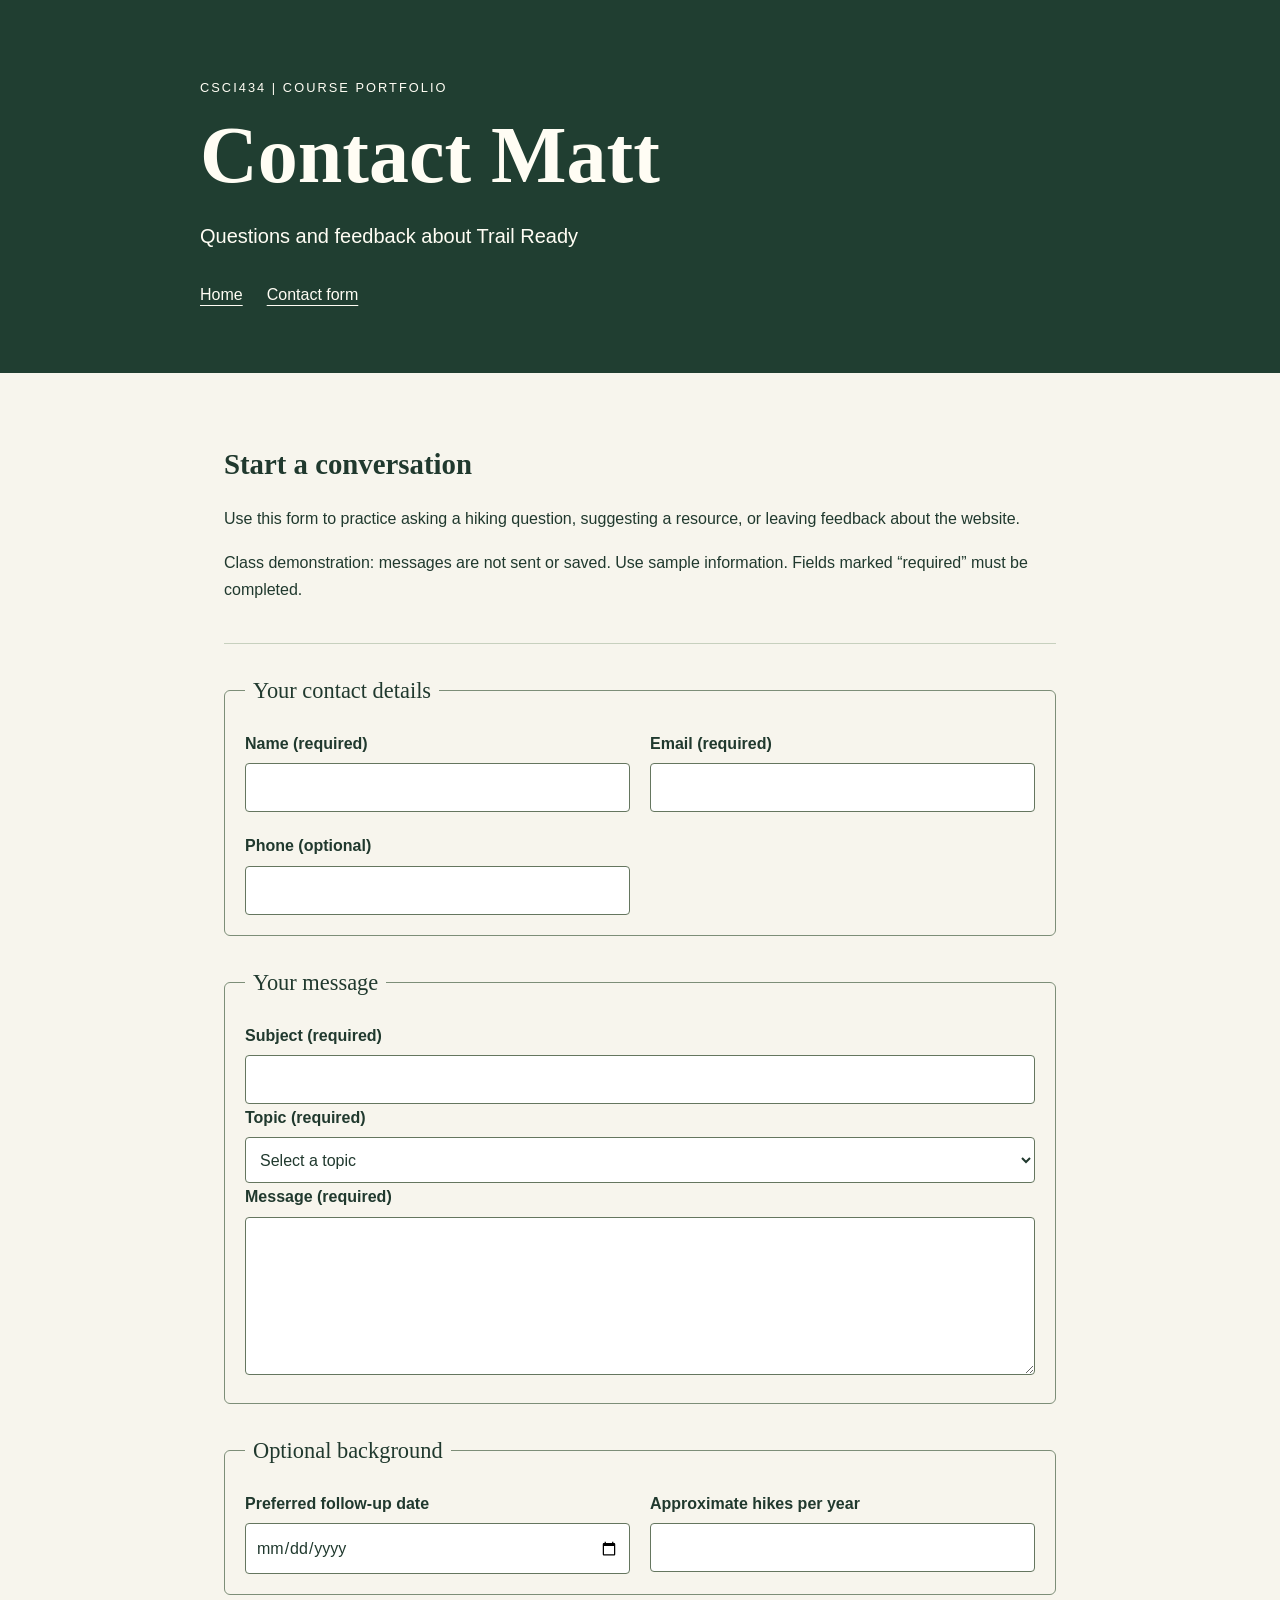
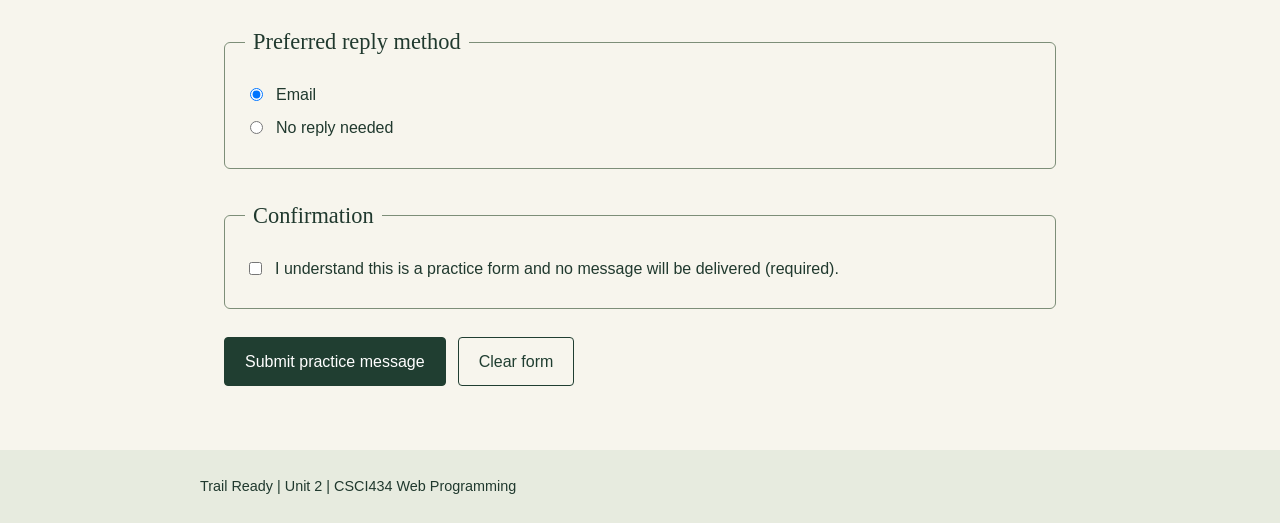
==== contact.html @ 9643f487 "Add files via upload" ====
<!DOCTYPE html>
<html lang="en">
<head>
  <meta charset="UTF-8">
  <meta name="viewport" content="width=device-width, initial-scale=1.0">
  <meta name="description" content="Contact Matt with questions or feedback about Trail Ready.">
  <title>Contact Matt | Trail Ready</title>
  <link rel="stylesheet" href="styles.css">
</head>
<body>
  <header>
    <div class="container">
      <p class="label">CSCI434 | Course Portfolio</p>
      <h1>Contact Matt</h1>
      <p class="subtitle">Questions and feedback about Trail Ready</p>
      <nav aria-label="Main navigation"><a href="index.html">Home</a><a href="#contact-form">Contact form</a></nav>
    </div>
  </header>
  <main class="container">
    <section aria-labelledby="contact-introduction">
      <h2 id="contact-introduction">Start a conversation</h2>
      <p>Use this form to practice asking a hiking question, suggesting a resource, or leaving feedback about the website.</p>
      <p id="demo-notice">Class demonstration: messages are not sent or saved. Use sample information. Fields marked “required” must be completed.</p>
    </section>
    <form id="contact-form" aria-describedby="demo-notice">
      <fieldset>
        <legend>Your contact details</legend>
        <div class="form-grid">
          <div><label for="contact-name">Name (required)</label><input id="contact-name" name="name" type="text" autocomplete="name" maxlength="100" required></div>
          <div><label for="contact-email">Email (required)</label><input id="contact-email" name="email" type="email" autocomplete="email" required></div>
          <div><label for="contact-phone">Phone (optional)</label><input id="contact-phone" name="phone" type="tel" autocomplete="tel"></div>
        </div>
      </fieldset>
      <fieldset>
        <legend>Your message</legend>
        <label for="contact-subject">Subject (required)</label>
        <input id="contact-subject" name="subject" type="text" maxlength="150" required>
        <label for="contact-topic">Topic (required)</label>
        <select id="contact-topic" name="topic" required><option value="">Select a topic</option><option value="hiking">Hiking question</option><option value="resource">Resource suggestion</option><option value="feedback">Website feedback</option><option value="other">Other</option></select>
        <label for="contact-message">Message (required)</label>
        <textarea id="contact-message" name="message" rows="5" maxlength="2000" required></textarea>
      </fieldset>
      <fieldset>
        <legend>Optional background</legend>
        <div class="form-grid">
          <div><label for="contact-date">Preferred follow-up date</label><input id="contact-date" name="followUpDate" type="date"></div>
          <div><label for="contact-hikes">Approximate hikes per year</label><input id="contact-hikes" name="hikesPerYear" type="number" min="0" max="366" step="1"></div>
        </div>
      </fieldset>
      <fieldset>
        <legend>Preferred reply method</legend>
        <label class="choice" for="reply-email"><input id="reply-email" name="replyMethod" type="radio" value="email" checked> Email</label>
        <label class="choice" for="reply-none"><input id="reply-none" name="replyMethod" type="radio" value="none"> No reply needed</label>
      </fieldset>
      <fieldset>
        <legend>Confirmation</legend>
        <label class="choice" for="contact-confirm"><input id="contact-confirm" name="confirmation" type="checkbox" required> I understand this is a practice form and no message will be delivered (required).</label>
      </fieldset>
      <div class="form-actions"><button id="contact-submit" type="submit" disabled>Submit practice message</button><button type="reset" class="secondary">Clear form</button></div>
      <noscript><p>Enable JavaScript to check the practice form. Sending messages is unavailable in this demonstration.</p></noscript>
      <p id="contact-status" role="status" aria-live="polite"></p>
    </form>
  </main>
  <footer><div class="container">Trail Ready | Unit 2 | CSCI434 Web Programming</div></footer>
  <script>
    const contactForm = document.querySelector('#contact-form');
    const contactStatus = document.querySelector('#contact-status');
    contactForm.addEventListener('submit', function (event) {
      event.preventDefault();
      contactStatus.textContent = 'Your practice form is complete. No message was sent or saved.';
    });
    contactForm.addEventListener('reset', function () { contactStatus.textContent = ''; });
    contactForm.addEventListener('input', function () { contactStatus.textContent = ''; });
    contactForm.addEventListener('change', function () { contactStatus.textContent = ''; });
    document.querySelector('#contact-submit').disabled = false;
  </script>
</body>
</html>
---- styles.css ----
* { box-sizing: border-box; }
body { margin: 0; color: #20392e; background: #f7f5ed; font-family: Arial, sans-serif; line-height: 1.7; }
header { padding: 64px 24px; background: #203e31; color: #fffdf4; }
.container { max-width: 880px; margin: auto; }
.label { font-size: .8rem; letter-spacing: .16em; text-transform: uppercase; }
h1 { margin: 12px 0; font-family: Georgia, serif; font-size: clamp(3rem, 9vw, 5rem); line-height: 1.1; }
.subtitle { font-size: 1.25rem; }
nav { margin-top: 28px; display: flex; flex-wrap: wrap; gap: 12px 24px; }
nav a { color: #fffdf4; text-underline-offset: 5px; }
main { padding: 20px 24px 48px; }
section { padding: 24px 0; border-bottom: 1px solid #c7d0be; scroll-margin-top: 20px; }
h2 { font-family: Georgia, serif; font-size: 1.8rem; margin-bottom: 12px; }
li { margin-bottom: 10px; }
footer { padding: 24px; background: #e7ebdf; font-size: .9rem; }
a:focus-visible, button:focus-visible, input:focus-visible, select:focus-visible, textarea:focus-visible { outline: 3px solid #b78029; outline-offset: 4px; }
main a { color: #27553d; text-underline-offset: 3px; }
fieldset { margin: 28px 0; padding: 20px; border: 1px solid #7d8e78; border-radius: 6px; min-width: 0; }
legend { padding: 0 8px; font-family: Georgia, serif; font-size: 1.4rem; }
.form-grid { display: grid; grid-template-columns: repeat(2, minmax(0, 1fr)); gap: 20px; }
label { display: block; margin-bottom: 6px; font-weight: bold; }
input, select, textarea { width: 100%; min-height: 46px; padding: 10px; border: 1px solid #65765f; border-radius: 4px; background: #fff; color: #20392e; font: inherit; }
textarea { resize: vertical; }
.choice { display: flex; align-items: flex-start; gap: 10px; font-weight: normal; }
.choice input { width: auto; min-height: 0; flex: 0 0 auto; margin-top: 7px; }
button:disabled { opacity: .6; cursor: not-allowed; }
button { min-height: 46px; padding: 10px 20px; background: #203e31; color: white; border: 1px solid #203e31; border-radius: 4px; font: inherit; cursor: pointer; }
.secondary { background: transparent; color: #203e31; }
.form-actions { display: flex; flex-wrap: wrap; gap: 12px; }
#form-status, #rental-total { font-weight: bold; }
.photo-grid { display: grid; grid-template-columns: repeat(2, minmax(0, 1fr)); gap: 24px; }
figure { margin: 0; }
figure img { display: block; width: 100%; height: auto; border-radius: 6px; }
figcaption { font-size: .9rem; margin-top: 10px; }
@media (max-width: 600px) { .form-grid, .photo-grid { grid-template-columns: 1fr; } header { padding: 40px 24px; } }
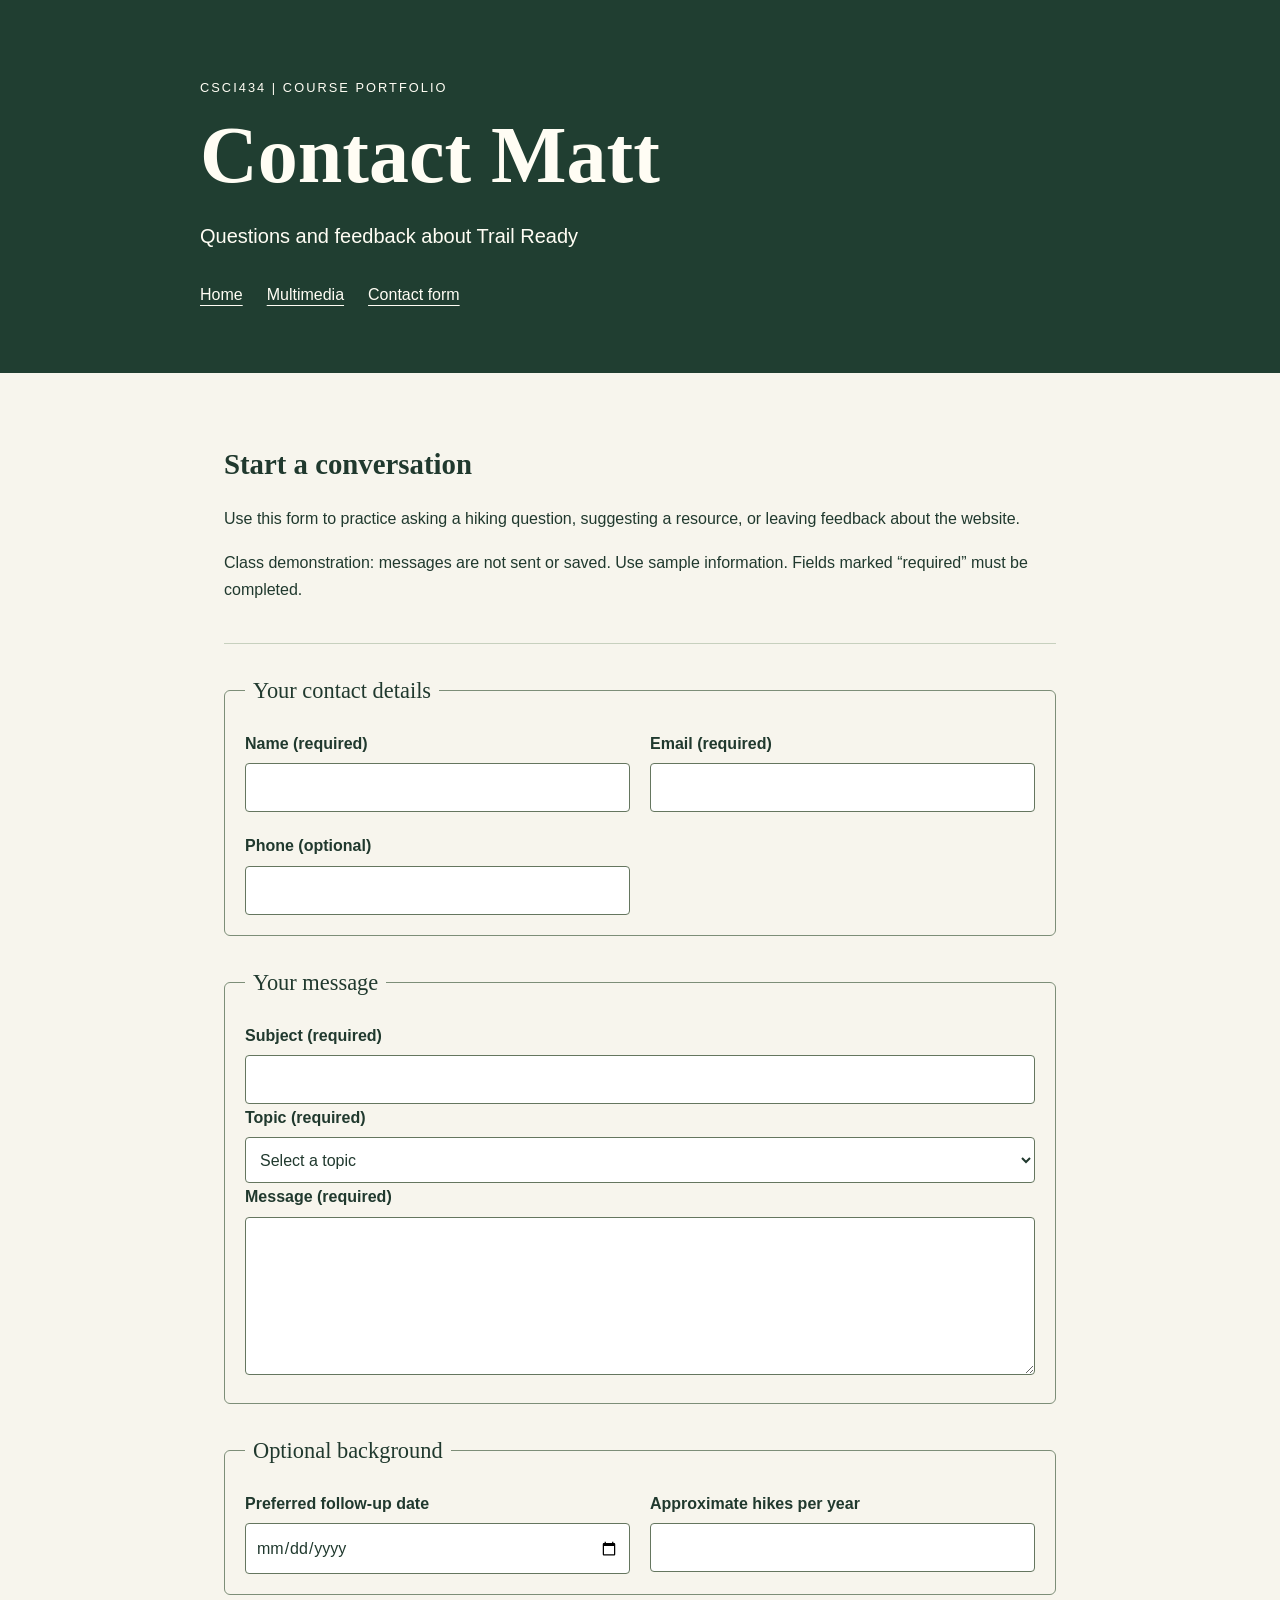
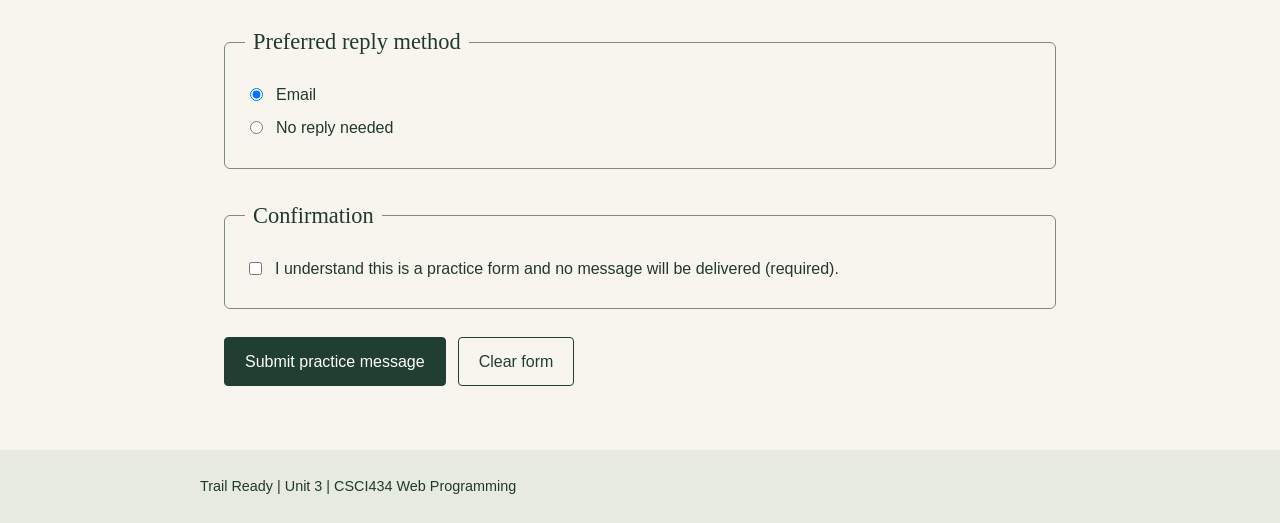
==== commit 53dd88e5: "Add files via upload" ====
--- a/contact.html
+++ b/contact.html
@@ -13,7 +13,7 @@
       <p class="label">CSCI434 | Course Portfolio</p>
       <h1>Contact Matt</h1>
       <p class="subtitle">Questions and feedback about Trail Ready</p>
-      <nav aria-label="Main navigation"><a href="index.html">Home</a><a href="#contact-form">Contact form</a></nav>
+      <nav aria-label="Main navigation"><a href="index.html">Home</a><a href="multimedia.html">Multimedia</a><a href="#contact-form">Contact form</a></nav>
     </div>
   </header>
   <main class="container">
@@ -43,7 +43,7 @@
       <fieldset>
         <legend>Optional background</legend>
         <div class="form-grid">
-          <div><label for="contact-date">Preferred follow-up date</label><input id="contact-date" name="followUpDate" type="date"></div>
+          <div id="follow-up-date"><label for="contact-date">Preferred follow-up date</label><input id="contact-date" name="followUpDate" type="date"></div>
           <div><label for="contact-hikes">Approximate hikes per year</label><input id="contact-hikes" name="hikesPerYear" type="number" min="0" max="366" step="1"></div>
         </div>
       </fieldset>
@@ -61,15 +61,35 @@
       <p id="contact-status" role="status" aria-live="polite"></p>
     </form>
   </main>
-  <footer><div class="container">Trail Ready | Unit 2 | CSCI434 Web Programming</div></footer>
+  <footer><div class="container">Trail Ready | Unit 3 | CSCI434 Web Programming</div></footer>
   <script>
     const contactForm = document.querySelector('#contact-form');
     const contactStatus = document.querySelector('#contact-status');
+    const emailReply = document.querySelector('#reply-email');
+    const noReply = document.querySelector('#reply-none');
+    const followUpDateGroup = document.querySelector('#follow-up-date');
+    const followUpDate = document.querySelector('#contact-date');
+    function updateFollowUpDate() {
+      if (emailReply.checked) {
+        followUpDateGroup.hidden = false;
+        followUpDate.disabled = false;
+      } else {
+        followUpDateGroup.hidden = true;
+        followUpDate.disabled = true;
+        followUpDate.value = '';
+      }
+    }
+    emailReply.addEventListener('change', updateFollowUpDate);
+    noReply.addEventListener('change', updateFollowUpDate);
+    updateFollowUpDate();
     contactForm.addEventListener('submit', function (event) {
       event.preventDefault();
       contactStatus.textContent = 'Your practice form is complete. No message was sent or saved.';
     });
-    contactForm.addEventListener('reset', function () { contactStatus.textContent = ''; });
+    contactForm.addEventListener('reset', function () {
+      contactStatus.textContent = '';
+      setTimeout(updateFollowUpDate, 0);
+    });
     contactForm.addEventListener('input', function () { contactStatus.textContent = ''; });
     contactForm.addEventListener('change', function () { contactStatus.textContent = ''; });
     document.querySelector('#contact-submit').disabled = false;
--- a/styles.css
+++ b/styles.css
@@ -1,34 +1,241 @@
-* { box-sizing: border-box; }
-body { margin: 0; color: #20392e; background: #f7f5ed; font-family: Arial, sans-serif; line-height: 1.7; }
-header { padding: 64px 24px; background: #203e31; color: #fffdf4; }
-.container { max-width: 880px; margin: auto; }
-.label { font-size: .8rem; letter-spacing: .16em; text-transform: uppercase; }
-h1 { margin: 12px 0; font-family: Georgia, serif; font-size: clamp(3rem, 9vw, 5rem); line-height: 1.1; }
-.subtitle { font-size: 1.25rem; }
-nav { margin-top: 28px; display: flex; flex-wrap: wrap; gap: 12px 24px; }
-nav a { color: #fffdf4; text-underline-offset: 5px; }
-main { padding: 20px 24px 48px; }
-section { padding: 24px 0; border-bottom: 1px solid #c7d0be; scroll-margin-top: 20px; }
-h2 { font-family: Georgia, serif; font-size: 1.8rem; margin-bottom: 12px; }
-li { margin-bottom: 10px; }
-footer { padding: 24px; background: #e7ebdf; font-size: .9rem; }
-a:focus-visible, button:focus-visible, input:focus-visible, select:focus-visible, textarea:focus-visible { outline: 3px solid #b78029; outline-offset: 4px; }
-main a { color: #27553d; text-underline-offset: 3px; }
-fieldset { margin: 28px 0; padding: 20px; border: 1px solid #7d8e78; border-radius: 6px; min-width: 0; }
-legend { padding: 0 8px; font-family: Georgia, serif; font-size: 1.4rem; }
-.form-grid { display: grid; grid-template-columns: repeat(2, minmax(0, 1fr)); gap: 20px; }
-label { display: block; margin-bottom: 6px; font-weight: bold; }
-input, select, textarea { width: 100%; min-height: 46px; padding: 10px; border: 1px solid #65765f; border-radius: 4px; background: #fff; color: #20392e; font: inherit; }
-textarea { resize: vertical; }
-.choice { display: flex; align-items: flex-start; gap: 10px; font-weight: normal; }
-.choice input { width: auto; min-height: 0; flex: 0 0 auto; margin-top: 7px; }
-button:disabled { opacity: .6; cursor: not-allowed; }
-button { min-height: 46px; padding: 10px 20px; background: #203e31; color: white; border: 1px solid #203e31; border-radius: 4px; font: inherit; cursor: pointer; }
-.secondary { background: transparent; color: #203e31; }
-.form-actions { display: flex; flex-wrap: wrap; gap: 12px; }
-#form-status, #rental-total { font-weight: bold; }
-.photo-grid { display: grid; grid-template-columns: repeat(2, minmax(0, 1fr)); gap: 24px; }
-figure { margin: 0; }
-figure img { display: block; width: 100%; height: auto; border-radius: 6px; }
-figcaption { font-size: .9rem; margin-top: 10px; }
-@media (max-width: 600px) { .form-grid, .photo-grid { grid-template-columns: 1fr; } header { padding: 40px 24px; } }
+:root {
+  --color-text: #20392e;
+  --color-page: #f7f5ed;
+  --color-forest: #203e31;
+  --color-cream: #fffdf4;
+  --color-divider: #c7d0be;
+  --color-footer: #e7ebdf;
+  --color-focus: #b78029;
+  --color-link: #27553d;
+  --color-fieldset-border: #7d8e78;
+  --color-input-border: #65765f;
+  --gutter: 24px;
+  --control-height: 46px;
+  --container-width: 880px;
+}
+
+* {
+  box-sizing: border-box;
+}
+
+body {
+  margin: 0;
+  color: var(--color-text);
+  background: var(--color-page);
+  font-family: Arial, sans-serif;
+  line-height: 1.7;
+}
+
+header {
+  padding: 64px var(--gutter);
+  background: var(--color-forest);
+  color: var(--color-cream);
+}
+
+.container {
+  max-width: var(--container-width);
+  margin: auto;
+}
+
+.label {
+  font-size: .8rem;
+  letter-spacing: .16em;
+  text-transform: uppercase;
+}
+
+h1 {
+  margin: 12px 0;
+  font-family: Georgia, serif;
+  font-size: clamp(3rem, 9vw, 5rem);
+  line-height: 1.1;
+}
+
+.subtitle {
+  font-size: 1.25rem;
+}
+
+nav {
+  margin-top: 28px;
+  display: flex;
+  flex-wrap: wrap;
+  gap: 12px var(--gutter);
+}
+
+nav a {
+  color: var(--color-cream);
+  text-underline-offset: 5px;
+}
+
+main {
+  padding: 20px var(--gutter) 48px;
+}
+
+section {
+  padding: var(--gutter) 0;
+  border-bottom: 1px solid var(--color-divider);
+  scroll-margin-top: 20px;
+}
+
+h2 {
+  font-family: Georgia, serif;
+  font-size: 1.8rem;
+  margin-bottom: 12px;
+}
+
+li {
+  margin-bottom: 10px;
+}
+
+
+footer {
+  padding: var(--gutter);
+  background: var(--color-footer);
+  font-size: .9rem;
+}
+
+a:focus-visible, button:focus-visible, input:focus-visible, select:focus-visible, textarea:focus-visible {
+  outline: 3px solid var(--color-focus);
+  outline-offset: 4px;
+}
+
+
+main a {
+  color: var(--color-link);
+  text-underline-offset: 3px;
+}
+
+fieldset {
+  margin: 28px 0;
+  padding: 20px;
+  border: 1px solid var(--color-fieldset-border);
+  border-radius: 6px;
+  min-width: 0;
+}
+
+legend {
+  padding: 0 8px;
+  font-family: Georgia, serif;
+  font-size: 1.4rem;
+}
+
+.form-grid {
+  display: grid;
+  grid-template-columns: repeat(2, minmax(0, 1fr));
+  gap: 20px;
+}
+
+label {
+  display: block;
+  margin-bottom: 6px;
+  font-weight: bold;
+}
+
+input, select, textarea {
+  width: 100%;
+  min-height: var(--control-height);
+  padding: 10px;
+  border: 1px solid var(--color-input-border);
+  border-radius: 4px;
+  background: #fff;
+  color: var(--color-text);
+  font: inherit;
+}
+
+textarea {
+  resize: vertical;
+}
+
+.choice {
+  display: flex;
+  align-items: flex-start;
+  gap: 10px;
+  font-weight: normal;
+}
+
+.choice input {
+  width: auto;
+  min-height: 0;
+  flex: 0 0 auto;
+  margin-top: 7px;
+}
+
+button:disabled {
+  opacity: .6;
+  cursor: not-allowed;
+}
+
+button {
+  min-height: var(--control-height);
+  padding: 10px 20px;
+  background: var(--color-forest);
+  color: white;
+  border: 1px solid var(--color-forest);
+  border-radius: 4px;
+  font: inherit;
+  cursor: pointer;
+}
+
+.secondary {
+  background: transparent;
+  color: var(--color-forest);
+}
+
+.form-actions {
+  display: flex;
+  flex-wrap: wrap;
+  gap: 12px;
+}
+
+
+#form-status, #rental-total {
+  font-weight: bold;
+}
+
+.photo-grid {
+  display: grid;
+  grid-template-columns: repeat(2, minmax(0, 1fr));
+  gap: var(--gutter);
+}
+
+figure {
+  margin: 0;
+}
+
+figure img {
+  display: block;
+  width: 100%;
+  height: auto;
+  border-radius: 6px;
+}
+
+figcaption {
+  font-size: .9rem;
+  margin-top: 10px;
+}
+
+.hiking-video {
+  display: block;
+  width: 100%;
+  aspect-ratio: 480 / 306;
+  border: 0;
+}
+
+nav a[aria-current="page"] {
+  font-weight: bold;
+  text-decoration-thickness: 2px;
+}
+
+.section-nav {
+  margin-top: 0;
+}
+
+@media (max-width: 600px) {
+  header {
+    padding: 40px var(--gutter);
+  }
+
+  .form-grid,
+  .photo-grid {
+    grid-template-columns: 1fr;
+  }
+}
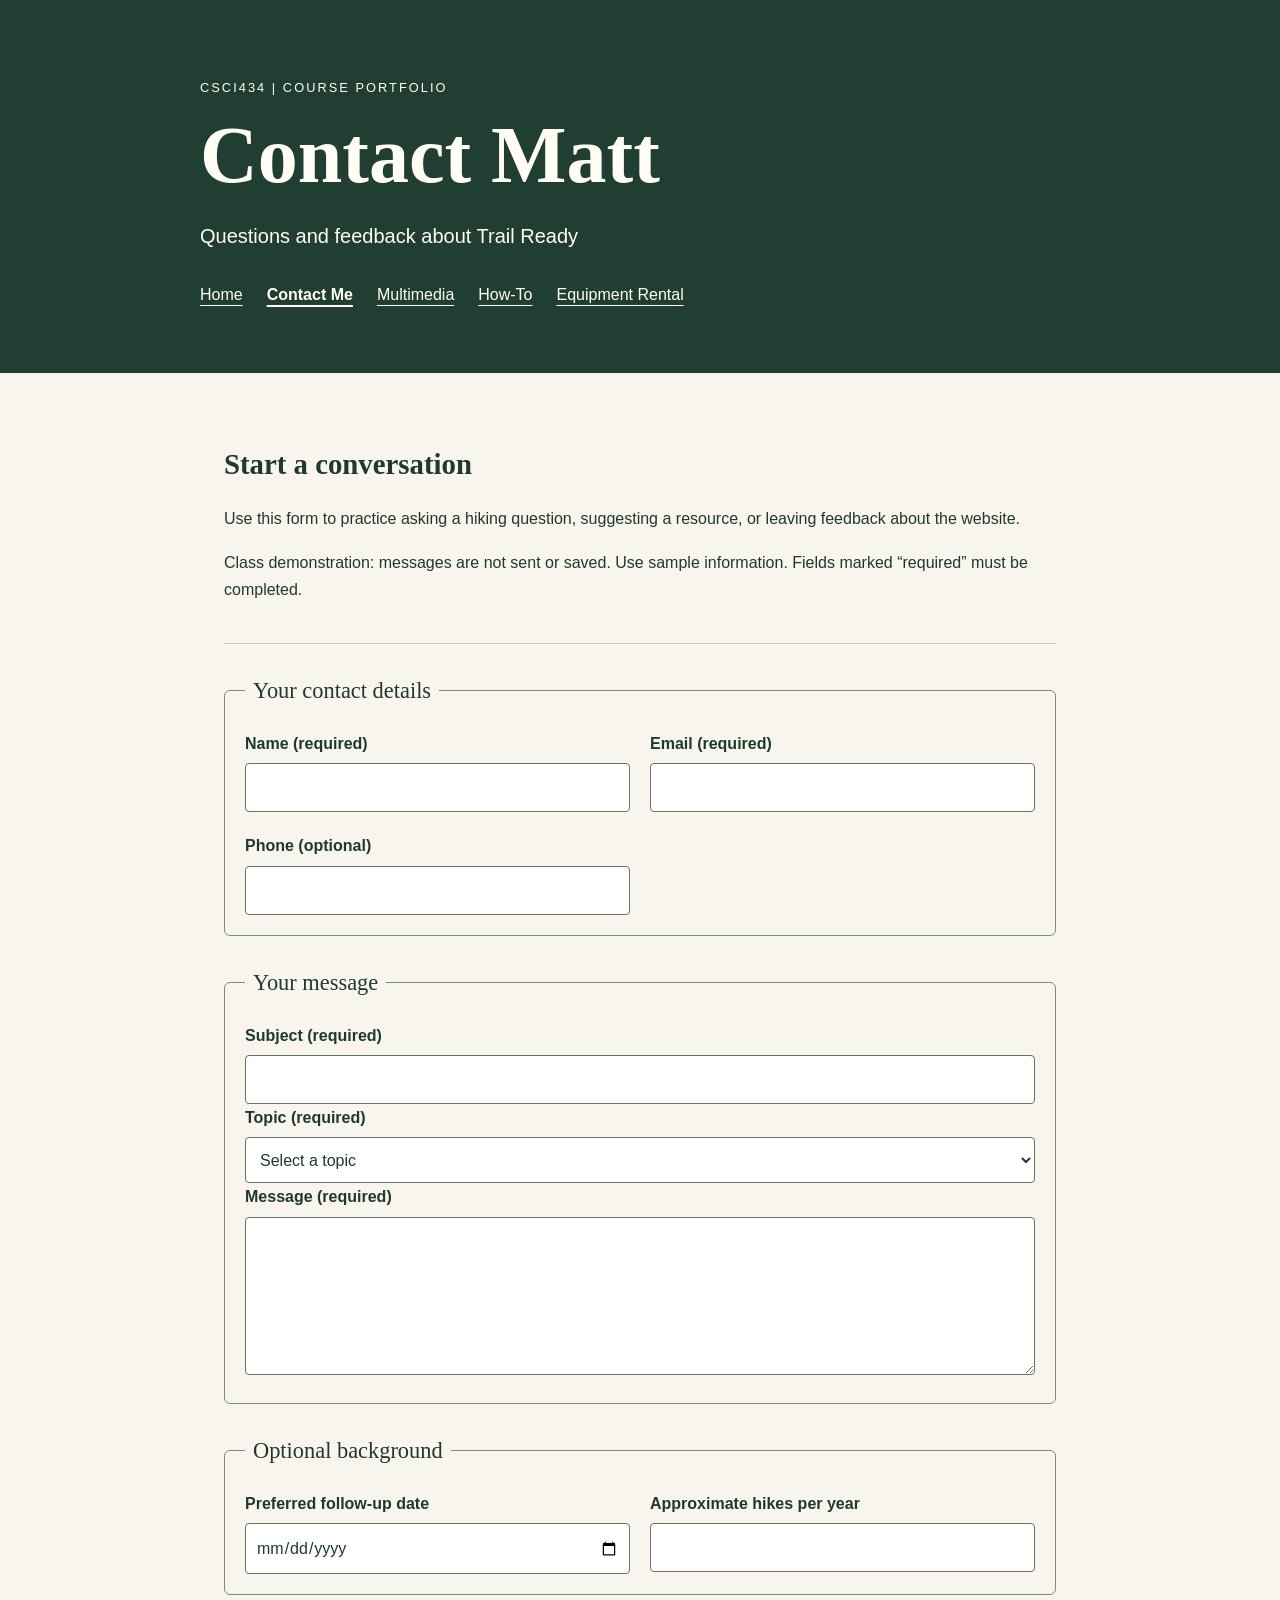
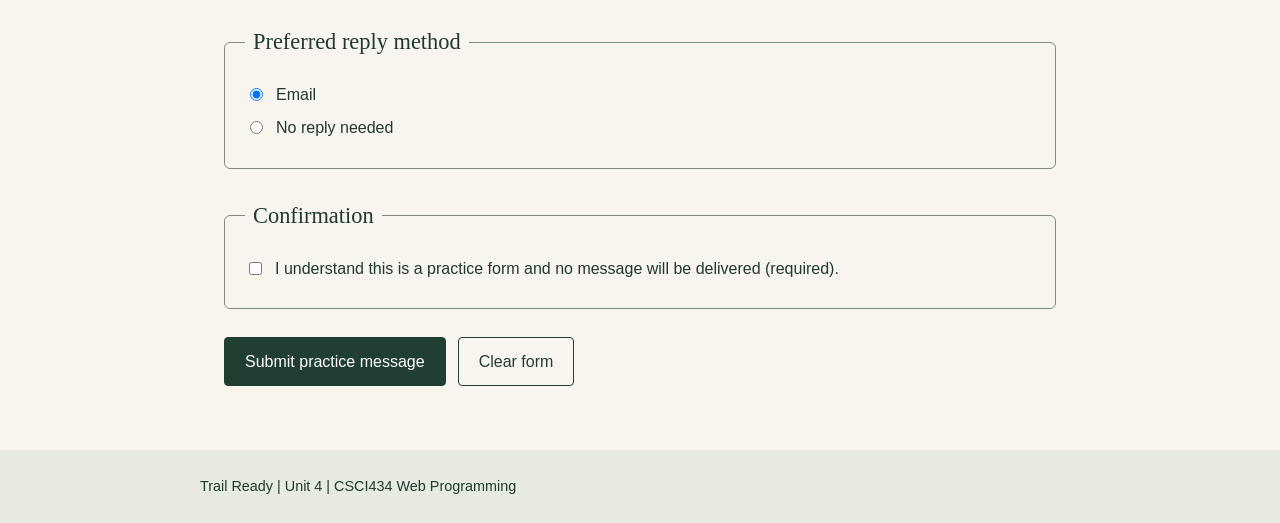
==== commit ddd75a8d: "Add files via upload" ====
--- a/contact.html
+++ b/contact.html
@@ -13,7 +13,13 @@
       <p class="label">CSCI434 | Course Portfolio</p>
       <h1>Contact Matt</h1>
       <p class="subtitle">Questions and feedback about Trail Ready</p>
-      <nav aria-label="Main navigation"><a href="index.html">Home</a><a href="multimedia.html">Multimedia</a><a href="#contact-form">Contact form</a></nav>
+      <nav aria-label="Main navigation">
+        <a href="index.html">Home</a>
+        <a href="contact.html" aria-current="page">Contact Me</a>
+        <a href="multimedia.html">Multimedia</a>
+        <a href="howto.html">How-To</a>
+        <a href="rental.html">Equipment Rental</a>
+      </nav>
     </div>
   </header>
   <main class="container">
@@ -61,7 +67,7 @@
       <p id="contact-status" role="status" aria-live="polite"></p>
     </form>
   </main>
-  <footer><div class="container">Trail Ready | Unit 3 | CSCI434 Web Programming</div></footer>
+  <footer><div class="container">Trail Ready | Unit 4 | CSCI434 Web Programming</div></footer>
   <script>
     const contactForm = document.querySelector('#contact-form');
     const contactStatus = document.querySelector('#contact-status');
--- a/styles.css
+++ b/styles.css
@@ -229,6 +229,17 @@
   margin-top: 0;
 }
 
+[hidden] { display: none !important; }
+.packing-steps { padding-left: 28px; }
+.packing-steps > li { padding: 8px 0 16px 8px; border-bottom: 1px solid var(--color-divider); }
+.packing-steps h3 { margin-bottom: 6px; }
+.chat-messages { max-height: 360px; overflow-y: auto; overflow-wrap: anywhere; }
+.chat-messages > p { padding: 14px; background: #fff; border: 1px solid var(--color-divider); border-radius: 6px; white-space: pre-wrap; }
+button, nav a { transition: background-color .2s ease, color .2s ease; }
+button:not(:disabled):hover { background: var(--color-link); color: white; }
+nav a:hover { text-decoration-thickness: 3px; }
+@media (prefers-reduced-motion: reduce) { button, nav a { transition: none; } }
+
 @media (max-width: 600px) {
   header {
     padding: 40px var(--gutter);
